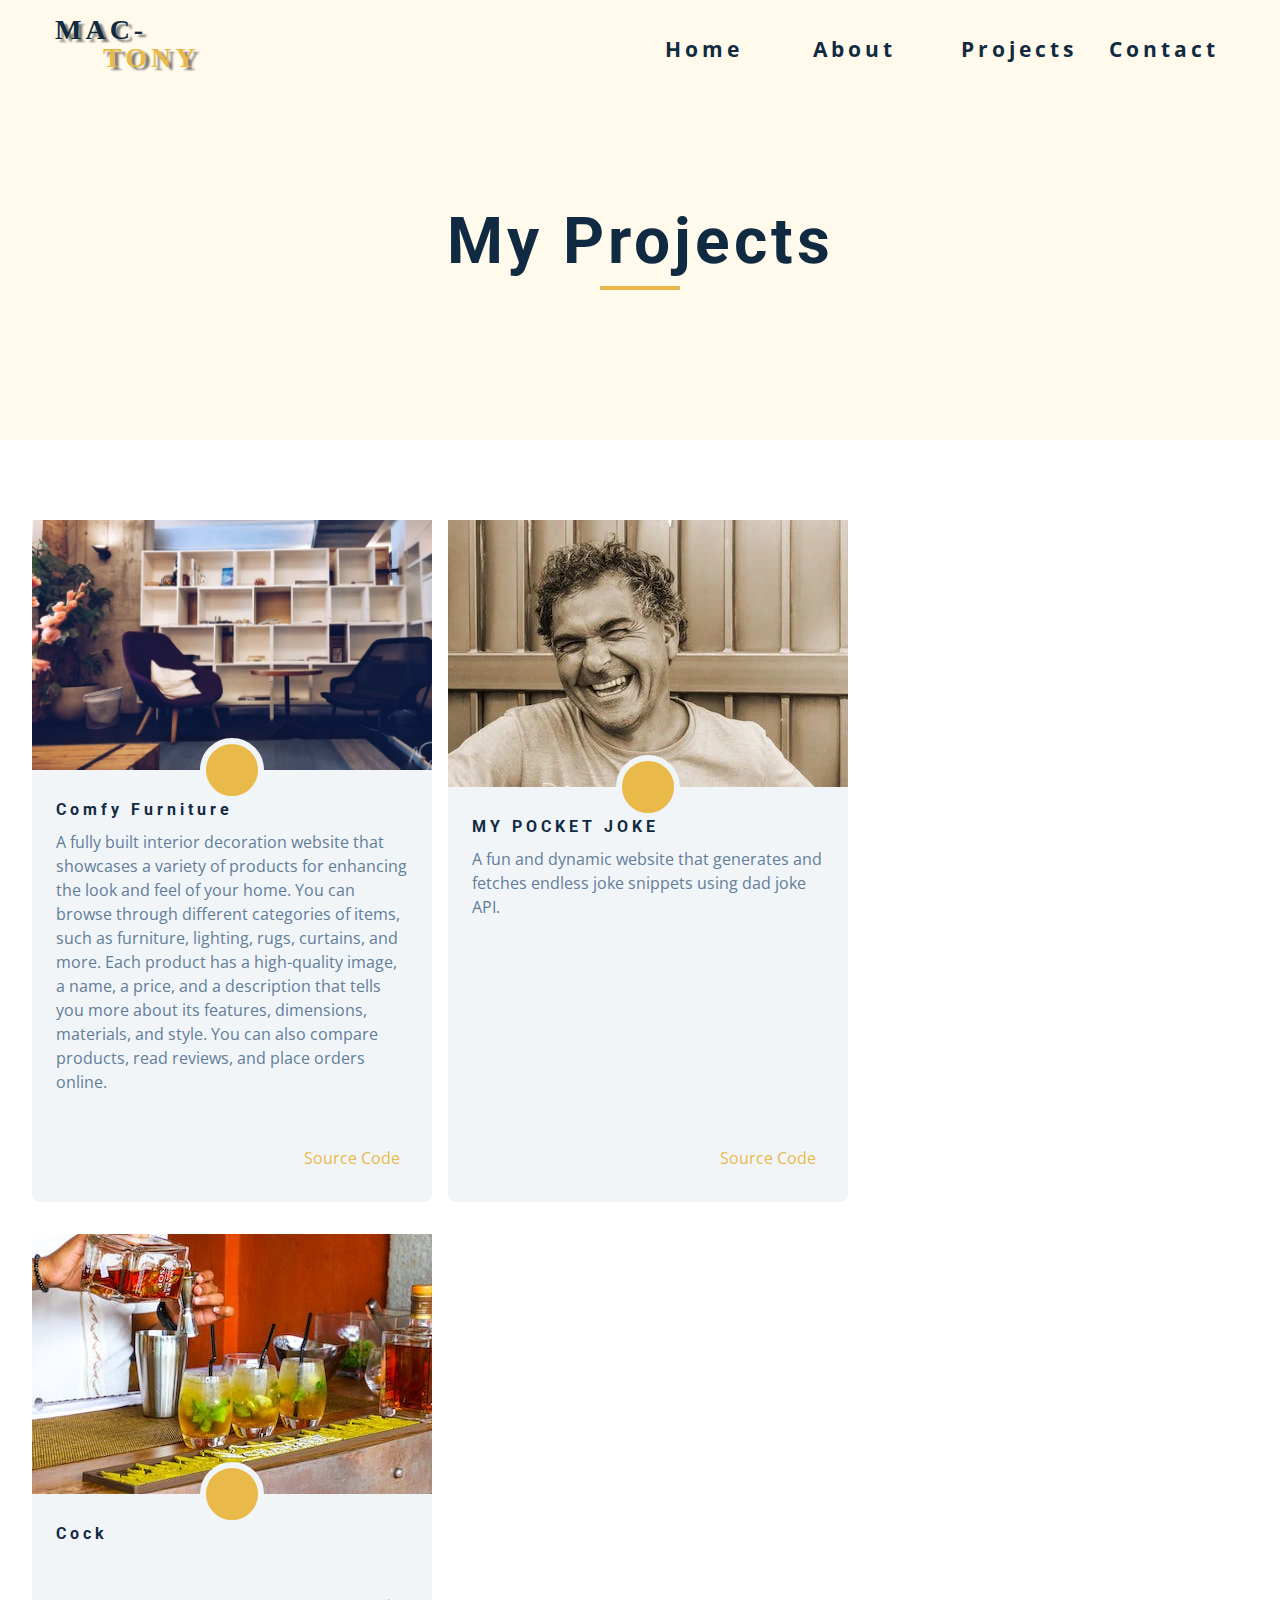
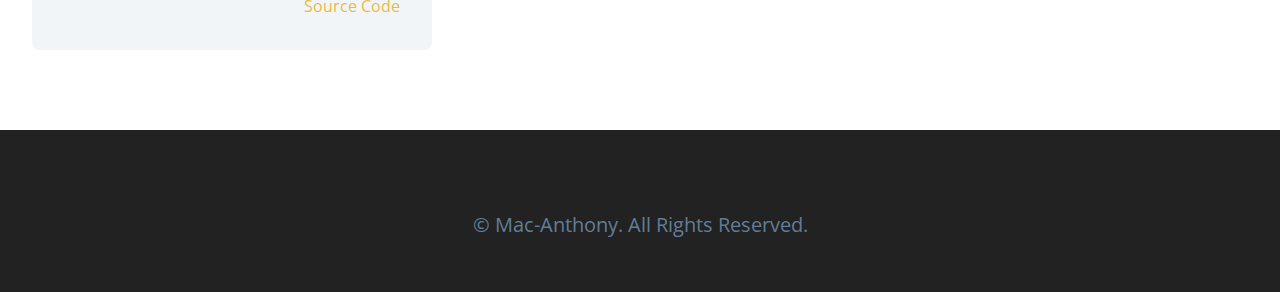
==== projects.html @ 326dc337 "referenced some personal project" ====
<!DOCTYPE html>
<html lang="en">
  <head>
    <meta charset="UTF-8" />
    <meta name="viewport" content="width=device-width, initial-scale=1.0" />
    <title> Mac-anthony || Projects</title>
    <link
      rel="stylesheet"
      href="./fontawesome-free-5.12.1-web/css/all.min.css"
    />
    <!-- css -->
    <link rel="stylesheet" href="./css/styles.css" />
  </head>

  <body>
    <!-- navbar -->
    <nav class="nav" id="nav">
      <div class="nav-center">
        <!-- nav header -->
        <div class="nav-header">
          <h3>MAC- <br> <span> TONY</span></h3>
          <button class="nav-btn" id="nav-btn">
            <i class="fas fa-bars"></i>
          </button>
        </div>
        <!-- nav links -->
        <ul class="nav-links">
          <li><a href="index.html">home</a></li>
          <li><a href="about.html">about</a></li>
          <li><a href="projects.html">projects</a></li>
          <li><a href="contact.html">contact</a></li>
        </ul>
      </div>
    </nav>
    <!-- end of navbar -->
    <!-- sidebar -->
    <aside class="sidebar" id="sidebar">
      <div>
        <button id="close-btn" class="close-btn">
          <i class="fas fa-times"></i>
        </button>
        <ul class="sidebar-links">
          <li><a href="index.html">home</a></li>
          <li><a href="about.html">about</a></li>
          <li><a href="projects.html">projects</a></li>
          <li><a href="contact.html">contact</a></li>
        </ul>
        <ul class="social-icons">
          <!-- single item -->
          <li>
            <a href="https://www.twitter.com" class="social-icon">
              <i class="fab fa-facebook"></i>
            </a>
          </li>
          <!-- end of single item -->
          <!-- single item -->
          <li>
            <a href="https://www.twitter.com" class="social-icon">
              <i class="fab fa-linkedin"></i>
            </a>
          </li>
          <!-- end of single item -->
          <!-- single item -->
          <li>
            <a href="https://www.twitter.com" class="social-icon">
              <i class="fab fa-squarespace"></i>
            </a>
          </li>
          <!-- end of single item -->
          <!-- single item -->
          <li>
            <a href="https://www.twitter.com" class="social-icon">
              <i class="fab fa-behance"></i>
            </a>
          </li>
          <!-- end of single item -->
          <!-- single item -->
          <li>
            <a href="https://www.twitter.com" class="social-icon">
              <i class="fab fa-instagram"></i>
            </a>
          </li>
          <!-- end of single item -->
        </ul>
      </div>
    </aside>
    <!-- end of sidebar -->
 
 <header class="projects-hero">
  <!--section title-->
   <div class="section-title">
    <h1>my projects</h1>
    <div class="underline"></div>
   </div>
 </header>
    <section class="section">
      <div class="section-center projects-page-center">
        
        <!--single project-->
      <article class="single-project">
        <div>
        <a href="https://mac-e-commerce-site.netlify.app/">
          <img src="./images/project-1.jpeg" alt="single project"> 
        </a>
      </div>
        <div>
        <div class="project-container">
        <a href="https://mac-e-commerce-site.netlify.app/" class="project-icon"><i class="fas fa-home"></i></a>
        </div>
        <div class="project-details">
          <h4>comfy furniture</h4>
          <p>
            A fully built interior decoration website that showcases a variety of products for enhancing the
             look and feel of your home. You can browse through different categories of items, such as furniture,
              lighting, rugs, curtains, and more. Each product has a high-quality image, a name, a price, and 
              a description that tells you more about its features, dimensions, materials, and style. You can also
               compare products, read reviews, and place orders online.
           </p>
        </div>
      </div>
         <div class="project-footer">
          <span><a href="https://github.com/macanthonychukwuemeka?tab=repositories"><i class="fab fa-github"></i>
          </a>
          </span>
          <a href="https://github.com/macanthonychukwuemeka?tab=repositories">source code</a>
        </div>
      </article>

        <!--end of single project-->
           <!--single project-->
      <article class="single-project">
           <div>
        <a href="https://macanthonygreat-dad-jokes.netlify.app/">
          <img src="./images/project-2(0).webp" alt="single project">
        </a>
        <div class="project-container">
        
       <a href="https://macanthonygreat-dad-jokes.netlify.app/" class="project-icon"><i class="fas fa-home"></i></a>
       </div>
        </div>
        <div >
        <div class="project-details">
          <h4>MY POCKET JOKE</h4>
          <p>
            A fun and dynamic website that generates and fetches 
            endless joke snippets using dad joke API.
          </p>
        </div>
          </div>
          <div class="project-footer">
            <span><a href="https://github.com/macanthonychukwuemeka?tab=repositories"><i class="fab fa-github"></i>
            </a>
            </span>
            <a href="https://github.com/macanthonychukwuemeka?tab=repositories">source code</a>
          </div>
           
      </article>

        <!--end of single project-->
         <!--single project-->
      <article class="single-project">
        <div>
        <a href= "#">
          <img src="./images/project-3.jpeg" alt="single project">
        </a>
      
        <div class="project-container">
        <a href=" #" class="project-icon"><i class="fas fa-home"></i></a>
        </div>
      </div>
      <div>
        <div class="project-details">
          <h4>cock</h4>
          <p>
            
          </p>
          </div>
        </div>
         <div class="project-footer">
          <span><a href="https://github.com/macanthonychukwuemeka?tab=repositories"><i class="fab fa-github"></i>
          </a>
          </span>
          <a href="https://github.com/macanthonychukwuemeka?tab=repositories">source code</a>
        </div>
        
      </article>

        <!--end of single project-->
      

      </div>
      
    </section> 

    <!-- footer -->
    <footer class="footer">
      <ul class="social-icons footer-icons">
        <li>
          <a href= "htpps://www.github.com/macanthonychukwuemeka" class="social-icon">
            <i class="fab fa-github"></i>
          </a>
        </li>
        <li>
          <a href= "htpps://www.linkedin.com/in/mac-anthony-sopuru-4596681a3" class="social-icon">
            <i class="fab fa-linkedin"></i>
          </a>
        </li>
        <li>
          <a href="htpps://www.facebook.com" class="social-icon">
            <i class="fab fa-facebook"></i>
          </a>
        </li>
        <li>
          <a href="htpps://www.twitter.com" class="social-icon">
            <i class="fab fa-twitter"></i>
          </a>
        </li>
        <li>
          <a href="htpps://www.instagram.com" class="social-icon">
            <i class="fab fa-instagram"></i>
          </a> 
        </li>
      </ul>

      <p>&copy; <span id="date"></span> Mac-Anthony. All rights reserved.</p>
    </footer>
    <script src="./js/app.js"></script>
  </body>
</html>
---- css/styles.css ----
/*
=============== 
Fonts
===============
*/
@import url("https://fonts.googleapis.com/css?family=Open+Sans|Roboto:400,700&display=swap");

/*
=============== 
Variables
===============
*/

:root {
  /* dark shades of primary color*/
  --clr-primary-1: hsl(43, 86%, 17%);
  --clr-primary-2: hsl(43, 77%, 27%);
  --clr-primary-3: hsl(43, 72%, 37%);
  --clr-primary-4: hsl(42, 63%, 48%);
  /* primary/main color */
  --clr-primary-5: hsl(42, 78%, 60%);
  /* lighter shades of primary color */
  --clr-primary-6: hsl(43, 89%, 70%);
  --clr-primary-7: hsl(43, 90%, 76%);
  --clr-primary-8: hsl(45, 86%, 81%);
  --clr-primary-9: hsl(45, 90%, 88%);
  --clr-primary-10: hsl(45, 100%, 96%);
  /* darkest grey - used for headings */
  --clr-grey-1: hsl(209, 61%, 16%);
  --clr-grey-2: hsl(211, 39%, 23%);
  --clr-grey-3: hsl(209, 34%, 30%);
  --clr-grey-4: hsl(209, 28%, 39%);
  /* grey used for paragraphs */
  --clr-grey-5: hsl(210, 22%, 49%);
  --clr-grey-6: hsl(209, 23%, 60%);
  --clr-grey-7: hsl(211, 27%, 70%);
  --clr-grey-8: hsl(210, 31%, 80%);
  --clr-grey-9: hsl(212, 33%, 89%);
  --clr-grey-10: hsl(210, 36%, 96%);
  --clr-white: #fff;
  --ff-primary: "Roboto", sans-serif;
  --ff-secondary: "Open Sans", sans-serif;
  --transition: all 0.3s linear;
  --spacing: 0.25rem;
  --radius: 0.5rem;
  --light-shadow: 0 5px 15px rgba(0, 0, 0, 0.1);
  --dark-shadow: 0 5px 15px rgba(0, 0, 0, 0.2);
  --max-width: 1170px;
}
/*
=============== 
Global Styles
===============
*/

*,
::after,
::before {
  margin: 0;
  padding: 0;
  box-sizing: border-box;
}
body {
  font-family: var(--ff-secondary);
  background: var(--clr-white);
  color: var(--clr-grey-1);
  line-height: 1.5;
  font-size: 0.875rem;
}
ul {
  list-style-type: none;
}
a {
  text-decoration: none;
}
img:not(.nav-logo) {
  width: 100%;
  display: block;
}

h1,
h2,
h3,
h4 {
  letter-spacing: var(--spacing);
  text-transform: capitalize;
  line-height: 1.25;
  margin-bottom: 0.75rem;
  font-family: var(--ff-primary);
}
h1 {
  font-size: 3rem;
}
h2 {
  font-size: 2rem;
}
h3 {
  font-size: 1.25rem;
}
h4 {
  font-size: 0.875rem;
}
p {
  margin-bottom: 1.25rem;
  color: var(--clr-grey-5);
}
@media screen and (min-width: 800px) {
  h1 {
    font-size: 4rem;
  }
  h2 {
    font-size: 2.5rem;
  }
  h3 {
    font-size: 1.75rem;
  }
  h4 {
    font-size: 1rem;
  }
  body {
    font-size: 1rem;
  }
  h1,
  h2,
  h3,
  h4 {
    line-height: 1;
  }
}
/*  global classes */

.btn {
  text-transform: uppercase;
  background: var(--clr-primary-5);
  color: var(--clr-primary-1);
  padding: 0.375rem 0.75rem;
  letter-spacing: var(--spacing);
  display: inline-block;
  font-weight: 700;
  -webkit-transition: var(--transition);
  transition: var(--transition);
  font-size: 0.875rem;
  border: 2px solid transparent;
  cursor: pointer;
  box-shadow: 0 1px 3px rgba(0, 0, 0, 0.2);
  border-radius: var(--radius);
}
.btn:hover {
  color: var(--clr-primary-1);
  background: var(--clr-primary-7);
  
}
.nav-header h3{
   font-family:cursive;
   text-shadow: 4px 3px 2px rgba(0, 0, 0, 0.5);
}

.nav-header span{
  color: var(--clr-primary-5);
  padding-left: 3rem;
}
/* section */
.section {
  padding: 5rem 0 ;
 }

.section-center {
  width: 90vw;
  margin: 0 auto;
  max-width: 1270px;
}

.underline{
  background: var(--clr-primary-5);
  height: 0.25rem;
  width: 5rem;
  margin-bottom: 1.25rem;  
  margin-left: auto;
  margin-right: auto;
}
.section-title{
  text-align: center;
  margin-bottom:4rem
}
@media screen and (min-width: 992px) {
  .section-center {
    width: 95vw;
   }
}
/* added during recording */

/*
=============== 
Navbar
===============
*/
 .nav-links{
  display: none;
 }
 .nav{
  height: 5rem;
  padding: 1rem;
  display: grid;
  -webkit-box-align:center;
          align-items:center;
  -webkit-transition: var(--transition);
  transition: var(--transition);
 }

 .nav-center{
  width: 100%;
  max-width: 1170px;
  margin: 0 auto;

 }  
 .nav-header{
  display: grid;
  grid-template-columns: 1fr 1fr;
  -webkit-box-align: center;
          align-items: center;
 }
 .nav-btn{
  background: transparent;
  border-color: transparent;
  color: var(--clr-primary-5);
  font-size: 2rem;
  cursor: pointer;
  justify-self: right;
 }
 
 .navbar-fixed{
  position: fixed;
  top: 0;
  left: 0;
  width: 100%;
  background: var(--clr-white);
  z-index: 2;
  box-shadow: var(--light-shadow);
}

 @media  screen and (min-width:668px){
  .nav{
    background: var(--clr-primary-10);
  }
  .nav-btn{
    display: none;
  }
  .nav-center{
  display: grid;
  grid-template-columns: 1fr 1fr;
  -webkit-box-align: center;
          align-items: center;
    }
  .nav-links{ 
    display: grid;
    grid-template-columns: repeat(4, 1fr);
    justify-self: center;
    -webkit-column-gap: 2rem;
       -moz-column-gap: 2rem;
            column-gap: 2rem;
    justify-self: end;
    }
   .nav-links a{
    text-transform: capitalize;
    color: var(--clr-grey-1);
    font-size: 1.3rem;
    font-weight: bold;
    letter-spacing: var(--spacing);
    -webkit-transition: var(transition);
    transition: var(transition);

   }
 .nav-links a:hover{
  color: var(--clr-primary-5);
 }
 .nav-center{
  display: grid;
  grid-template-columns: auto 1fr;
  -webkit-box-align: center;
    align-items: center;
  
 }

}
/*
=============== 
Sidebar
===============
*/
.sidebar{
  position: fixed;
  top: 0;
  left: 0;
  width: 100%;
  height: 100%;
  background: var(--clr-grey-10);
  z-index: 4;
  display: grid;
 /* align-items: center;
  justify-content: center;*/
  place-items: center;
  -webkit-transition: var(--transition);
  transition: var(--transition);
  -webkit-transform: translate(-100%);
          transform: translate(-100%); 
}
.show-sidebar{
  -webkit-transform: translate(0);
          transform: translate(0);
}
.sidebar-links{
  text-align: center;
}
 
.sidebar-links a{
 font-size: 2rem;
 text-transform: capitalize;
 -webkit-transition:var(--transition);
 transition:var(--transition);
 color: var(--spacing);
 letter-spacing: var(--spacing);
 display: inline-block;
 margin-bottom: 1.5rem;
} 
.sidebar-links a:hover{
  color: var(--clr-primary-5);
} 
.social-icons{
  display: grid;
  margin-top: 3rem;
  width: 20rem;
  grid-template-columns: repeat(5, 1fr);
  justify-items: center;
 }

.social-icon{
  font-size: 1.5rem;
  color: var(--clr-grey-1);
  -webkit-transition: var(--transition);
  transition: var(--transition);
}
.social-icon:hover{
  color: var(--clr-primary-5);
}
.close-btn{
  position: absolute;
  top: 1rem;
  right: 1rem;
  font-size: 3rem;
  background: transparent;
  border: transparent;
  -webkit-transition: var(--transition);
  transition: var(--transition);
  color: #bb2525;
  cursor: pointer;
}
.close-btn:hover{
  color: #e66b6b;
}
/*
=============== 
Hero
===============
*/ 
.hero{
  background: var(--clr-primary-10);
}
.hero-info h3{
  font-size:2rem ;
}

/* underline added to globals */


.hero-center{
  height: calc(100vh - 5rem);
  display: grid;
 place-items: center;
}

.hero .underline{
 margin-bottom: 0.5rem;
 margin-left: 0;
}
.hero-img{
  display: none;
}
.hero-info h4{
  color: var(--clr-grey-5);
}
.hero-icons{
  justify-items: start;
}
.hero-btn{
  margin-top: 1.25rem;
}
@media screen and (min-width:992px){
   .hero-img{
    display: block;
    position: relative;

   }  
  .hero-center{
      display: -webkit-box;
      display: flex;
      grid-template-columns: 1fr 1fr;
      -webkit-column-gap:2rem;
         -moz-column-gap:2rem;
              column-gap:2rem;
       place-items: center;

    }
  .hero-photo{
     max-width: 25rem;
    max-height: 30rem;
    -o-object-fit: cover;
       object-fit: cover;
    border-radius: var(--radius);
    align-self: end;
    position: relative;
    /*z-index: 2;*/


   }

   .hero-img::before,
   .about-img::before{
    content: "";
    position: absolute;
    width: 100%;
    height: 100%;
    top: 2rem;
    right:-2rem;
    border: 0.25rem solid var(--clr-primary-5);
    border-radius: var(--radius) ;
   }
    }
    /*copied from media screen so it  can be reference by ABOUT small screen IMG*/
    .hero-photo{
    max-width: 25rem;
    max-height: 30rem;
    -o-object-fit: cover;
       object-fit: cover;
    border-radius: var(--radius);
    position: relative;
    /*z-index: 2;*/
    }
/*
=============== 
About
===============
*/
/* section title added to globals */

.about-title{
  text-align: left;
  margin-bottom: 2rem;
  
}
.about-center{
  display: grid;
  gap: 3rem 2rem;
 }
 .about-info{
  display: grid;
   grid-template-rows: auto 1fr auto;
 }
.about-title .underline{
  margin-left: 0;
  
}
.about-img{
  justify-self: center;
 
}
.about-text{
  text-align: left;
  letter-spacing: 0.050rem;
   line-height: 1.40rem;
  margin-bottom: 0.75rem;
 }
 .text{
  text-align: center;

 }
.about-btn{
  display:inline-block;
  width: 10rem;
  text-align: center;
}
@media screen and (min-width:992px){
  .about-center{
    grid-template-columns: 1fr 1fr;
  }
  .about-img{
    position: relative;

  }

  .about-img::before{
     left: -2rem;
}
}
/*
=============== 
Services
===============
*/
/* small screen layout setup */
/* bg-grey in globals */
.bg-grey{
  background: var(--clr-grey-10);
 }
.section-center{
  display: grid;
 }
.service{
  background:var(--clr-white);
  text-align: center;
   padding: 3rem 1.5rem;
   margin-bottom: 2rem;
   -webkit-transition: var(--transition);
   transition: var(--transition);
   border-radius: var(--radius);
}
.service p{
  -webkit-transition: var(--transition);
  transition: var(--transition);
}
.service-icon{
  font-size: 1.5rem;
  margin-bottom:1.5rem
}
.service .underline{
  width: 3.5rem;
  height: 0.12rem;
  -webkit-transition: var(--transition);
  transition: var(--transition);
  
}

.service:hover{
  background: var(--clr-primary-5);
  color: var(--white);
  }
  .service:hover p{
    color:var(--clr-white);
  }
  .service:hover .underline{
    background: var(--clr-white);
  }
  @media screen and (min-width:676px){
    .service-center{
      grid-template-columns: 1fr 1fr;
      -webkit-column-gap: 2rem;
         -moz-column-gap: 2rem;
              column-gap: 2rem;     } 
  }
  @media screen and (min-width:992px){
    .service-center{
      grid-template-columns: 1fr 1fr 1fr;
     
     } 
  }
/*
=============== 
Projects
===============
*/
 .project-text{
  width: 85vw;
  max-width:30rem;
  margin: 0 auto;
}
 .project{
  position: relative;
  background: var(--clr-primary-5);
  border-radius: var(--radius);
  margin-bottom: 2rem;
 }
 
 .project-info{
  text-align: center;
  color: var(--clr-white);
  position: absolute;
  top: 50%;
  left: 50%;
  -webkit-transform: translate(-50%, -50%);
          transform: translate(-50%, -50%);
  -webkit-transition: var(--transition);
  transition: var(--transition);
  opacity: 0;

 }
 
.project:hover .project-info {
  opacity: 1;
}
.project-info p {
   text-transform: capitalize;
   color: var(--clr-white);
  }
.project-img{
  -webkit-transition: var(--transition);
  transition: var(--transition);
  border-radius: var(--radius);
  height: 15rem;
  -o-object-fit: cover;
     object-fit: cover;
}
.project:hover .project-img{
 opacity: 0.1; 
}
.project::after{
  content: "";
  position: absolute;
  top: 0;
  left: 0;
  width: 100%;
  height: 100%;
  border: 0.25rem solid var(--clr-white) ;
  border-radius: var(--radius);
  -webkit-transition: var(--transition);
  transition: var(--transition);
  opacity: 0;
 }
  .project:hover::after{
    opacity: 1;
    -webkit-transform: scale(0.8);
            transform: scale(0.8);
  }
  @media screen and (min-width:676px){
    .projects-center{
      display: grid;
      grid-template-columns: 1fr 1fr;
      gap: 2rem;
    }
  }

  @media screen and (min-width:992px){
    .projects-center{
      grid-template-columns: repeat(3, 1fr);
     }
  }
  
  @media screen and (min-width:1170px){
    .projects-center{
      grid-template-rows: 200px 200px;
      gap: 1rem;
       grid-template-areas: 
      "a b b"
      "a c d";
    }
    .project-img{
      height: 100%;
    }
    .project{
      height: 100%;
    }
      .project-1{
        grid-area:a;
     }
     .project-2{
      grid-area:b;
   }
     .project-3{
      grid-area:c;
   }
     .project-4{
      grid-area:d;
   }

  }
  
/*
=============== 
Connect
===============
*/
.connect{

  min-height:40vh;
  position: relative;
  padding: 10rem 0 5rem 0;
  margin: 5rem 0;

}
.video-container{
  position: absolute;
  top: 0;
  left: 0;
  width: 100%;
  height: 100%;
  -o-object-fit: cover;
     object-fit: cover;
  z-index: -2;
 }
 .connect::after{
  content: "";
  position: absolute;
  top: 0;
  left: 0;
  width: 100%;
  height: 100%;
  background: var(--clr-white);
  /* background:  rgba(0, 0, 0, 0.6);
    if not use opacity */
   opacity: 0.7;     
   z-index: -1;
 }
 .connect{
  -webkit-clip-path: 
polygon(50% 0%, 100% 10%, 100% 90%, 50% 100%, 0 90%, 0 13%);
clip-path: 
polygon(50% 0%, 100% 10%, 100% 90%, 50% 100%, 0 90%, 0 13%);

  display: grid;
  place-items: center;
 }
 .video-banner.section-title{
  margin-bottom: 2rem;
 }
 .video-text{
  max-width: 30rem;
 }
 .video-banner{ 
  background: var(--clr-primary-10);
  padding: 3rem 5rem 12rem 5rem;
  text-align: center;
  -webkit-clip-path: polygon(0% 0%, 100% 0%, 100% 75%, 75% 75%, 75% 100%, 50% 75%, 0% 75%);
clip-path: polygon(0% 0%, 100% 0%, 100% 75%, 75% 75%, 75% 100%, 50% 75%, 0% 75%);


 }
/*
=============== 
Skills
===============
*/
.skills{
  background: var(--clr-primary-9);
}
.skills h3{
  margin: 1.5rem 0;
  color: var(--clr-primary-1);
}

.skill{
  margin-bottom: 1.25rem;
}
.skill p{
 margin-bottom: 0.5rem;
 text-transform: capitalize;
 color:var(--clr-primary-1)
}
.skill-container{
  background: var(--clr-white);
  height: 1rem;
  width: 100%;
  border-radius: var(--radius);
   position: relative;
}

.skill-value{
  position: absolute;
  top: 0;
  left: 0;
  background: var(--clr-primary-5);
  border-radius: var(--radius);
  height: 100%;
  width: 50%;
}

.value-70{
  width: 70%;
}
.value-80{
  width: 80%;
} 

.skill-text{
  position: absolute;
  top: -2rem;
  left: 50%;
  -webkit-transform: translateX(-50%);
          transform: translateX(-50%)

} 


.skill-text-70{
  left: 70%;
   
} 
.skill-text-80{
  left: 80%;
   
}  
@media screen and (min-width:768px){
  .skill-center{
    display: grid;
    grid-template-columns: 1fr 1fr;
    gap: 2rem;
    }
}


/*
=============== 
Timeline
===============
*/
 .timeline-center{
  width: 80vw;
  max-width: 40rem;
  }
.timeline-item{
  border-top: 2px dashed var(--clr-primary-5);
  margin: 0;
  padding: 4rem 2rem; 
  position: relative;
}
.timeline p{
  margin-bottom: 0;
}
.timeline-item:nth-child(even){
  border-left: 2px dashed var(--clr-primary-5);
  border-top-left-radius: 2rem;
  border-bottom-left-radius: 2rem;
  margin-right: 2rem ;
  padding-right: 0;
}
 

.timeline-item:nth-child(odd){
  border-right: 2px dashed var(--clr-primary-5);
  border-top-right-radius: 2rem;
  border-bottom-right-radius: 2rem;
  margin-left: 2rem;
  padding-left: 0;
}
.timeline-item:first-child{
  border-top: 0;
  border-top-right-radius: 0;
}
.timeline-item:last-child{
 border-bottom-left-radius: 0;
}
.number{
  position: absolute;
  top: 50%;
  -webkit-transform: translate(-50%, -50%);
          transform: translate(-50%, -50%);
  margin-bottom: 0;
  background: var(--clr-primary-5);
  width: 2rem;
  height: 2rem;
  border-radius: 50%;
  display: grid;
  place-items: center;
  color: var(--clr-primary-1);
  font-weight: bold;
}
.timeline-item:nth-child(even) .number{
 left: 0;
}

.timeline-item:nth-child(odd) .number{
  right: 0;
  -webkit-transform: translate(50%, -50%);
          transform: translate(50%, -50%);
 }
/*
=============== 
Blog
===============
*/
 .blog{
  background: var(--clr-grey-10);
 }

 .card{
  height: 27rem;
  position: relative;
  -webkit-perspective: 1500px;
          perspective: 1500px;
 }
 .card-side{
  -webkit-transition: all 2s linear;
  transition: all 2s linear;
  -webkit-backface-visibility:hidden;
          backface-visibility:hidden;
  position: absolute;
  top: 0;
  left: 0;
  width: 100%;
  height:100%;
  border-radius: var(--radius);
  -webkit-transform: translate3d(0,0,0);
  visibility: visible; 
}
.card-front{
  background: var(--clr-white);

}

.card-back{
  background: var(--clr-primary-10);
  -webkit-transform: rotateY(-180deg);
          transform: rotateY(-180deg);
  display: grid;
  place-items: center;
}
.card:hover.card-front{
  -webkit-transform: rotateY(-180deg);
          transform: rotateY(-180deg);

}
.card:hover .card-back{
  -webkit-transform:rotateY(0);
          transform:rotateY(0);
}

.card-front img{
  height: 13rem;
  -o-object-fit: cover;
     object-fit: cover;
  border-top-left-radius:var(--radius);
  border-top-right-radius: var(--radius);
}
.card-footer{
  display: grid;
  grid-template-columns: auto 1fr;
  -webkit-box-align: center;
          align-items: center;
}
.card-info{
  padding: 1rem 1.5rem;
}

.card-footer img{
width: 2rem;
height: 2rem;
-o-object-fit: cover;
   object-fit: cover;
border-radius: 50%;
}

.card-footer p{
  margin-bottom: 0;
  text-transform: uppercase;
  justify-self: end;
  color: var(--clr-primary-5);
  font-size: 0.85rem;
}
 .blog-center{
  display: grid;
  grid-template-columns: repeat( auto-fill,minmax(330px,1fr));
  gap: 3rem 1rem;
 }



/*
=============== 
Footer
===============
*/

.footer{
  padding-bottom: 2rem;
    background: #222;
    display: grid;
    place-items: center;
  }
  
  .footer-icons{
 margin-bottom: 2rem;
 }
 .footer .social-icon{
  color: var(--clr-primary-5);
 }
 .footer p{
  font-size: 1.25rem;
  text-transform: capitalize;
 }
/*
=============== 
Single Page
===============
*/
.single-page{
  background: var(--clr-primary-10);
  min-height: calc(100vh - 5rem - 198px);
}
.page-info{
  max-width: 700px;
}

.page-info a{
  text-transform: uppercase;
  color: var(--clr-primary-5);
  -webkit-transition: var(transition);
  transition: var(transition);
}
.page-info a:hover{
  color: var(--clr-primary-1);
  -webkit-transition: var(--transition);
  transition: var(--transition);

}
/*
=============== 
Products Page
===============
*/

.projects-hero{
height: 40vh;
background: var(--clr-primary-10);
display: grid;
place-items: center;
}

.projects-hero .section-title{
  margin-bottom:0;
}

.single-project {
  background: var(--clr-grey-10);
  border-radius: var(--radius);
  display: grid;
  grid-template-rows: auto 1fr auto;
}
 
.project-container img{
  border-top-left-radius: var(--radius);
  border-top-right-radius:var(--radius);
}

.project-container{
  position: relative;
}

.project-icon{
  position: absolute;
  font-size: 1.75rem;
  bottom: 0;
  left: 50%;
  -webkit-transform: translate(-50%, 50%);
          transform: translate(-50%, 50%);
  width: 4rem;
  height: 4rem;
  display: grid;
  place-items: center;
  background: var(--clr-primary-5);
  border-radius:50%;
  color: var(--clr-primary-1);
  border: 0.375rem solid var(--clr-grey-10);
}

.project-details{
  padding: 2rem 1.5rem;
}
.project-footer{
   display: grid;
  grid-template-columns: 1fr 1fr;
   color: var(--clr-primary-5);
  padding: 0 2rem;
  padding-bottom: 2rem;
}
.project-footer a{
  color: var(--clr-primary-5);
  text-transform: capitalize;
  -webkit-transform: var(--transition);
          transform: var(--transition);
  justify-self: end;
}

.project-footer a:hover{
  color: var(--clr-primary-1);
}

.projects-page-center{
  display: grid;
  grid-template-columns: repeat(auto-fill, minmax(330px,400px)) ;
 gap: 2rem 1rem;
  }
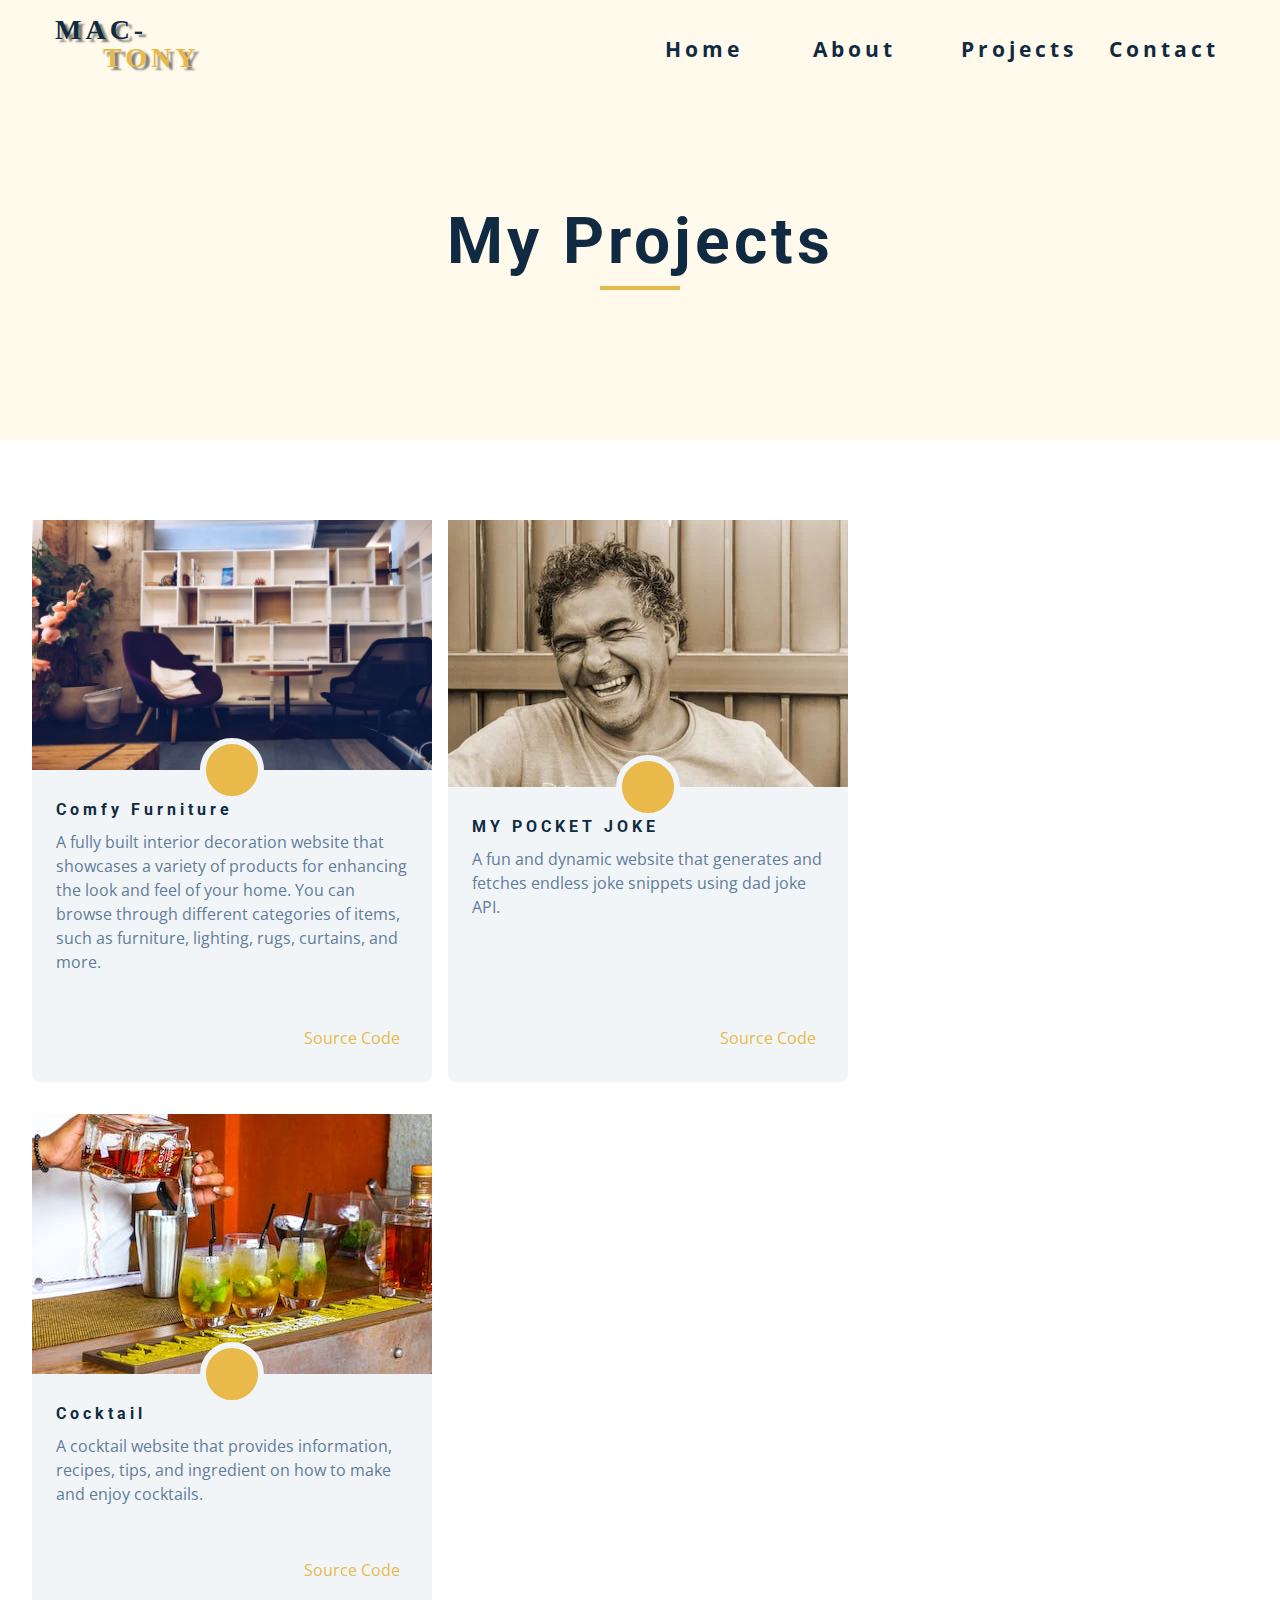
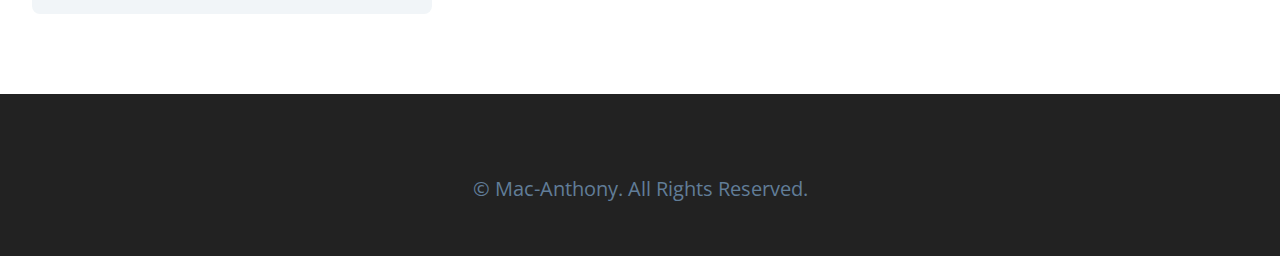
==== commit f9a26da4: "product project updates" ====
--- a/projects.html
+++ b/projects.html
@@ -3,11 +3,10 @@
   <head>
     <meta charset="UTF-8" />
     <meta name="viewport" content="width=device-width, initial-scale=1.0" />
-    <title> Mac-anthony || Projects</title>
+    <title>Mac-anthony || Projects</title>
     <link
       rel="stylesheet"
-      href="./fontawesome-free-5.12.1-web/css/all.min.css"
-    />
+      href="./fontawesome-free-5.12.1-web/css/all.min.css" />
     <!-- css -->
     <link rel="stylesheet" href="./css/styles.css" />
   </head>
@@ -18,7 +17,10 @@
       <div class="nav-center">
         <!-- nav header -->
         <div class="nav-header">
-          <h3>MAC- <br> <span> TONY</span></h3>
+          <h3>
+            MAC- <br />
+            <span> TONY</span>
+          </h3>
           <button class="nav-btn" id="nav-btn">
             <i class="fas fa-bars"></i>
           </button>
@@ -85,123 +87,147 @@
       </div>
     </aside>
     <!-- end of sidebar -->
- 
- <header class="projects-hero">
-  <!--section title-->
-   <div class="section-title">
-    <h1>my projects</h1>
-    <div class="underline"></div>
-   </div>
- </header>
+
+    <header class="projects-hero">
+      <!--section title-->
+      <div class="section-title">
+        <h1>my projects</h1>
+        <div class="underline"></div>
+      </div>
+    </header>
     <section class="section">
       <div class="section-center projects-page-center">
-        
         <!--single project-->
-      <article class="single-project">
-        <div>
-        <a href="https://mac-e-commerce-site.netlify.app/">
-          <img src="./images/project-1.jpeg" alt="single project"> 
-        </a>
-      </div>
-        <div>
-        <div class="project-container">
-        <a href="https://mac-e-commerce-site.netlify.app/" class="project-icon"><i class="fas fa-home"></i></a>
-        </div>
-        <div class="project-details">
-          <h4>comfy furniture</h4>
-          <p>
-            A fully built interior decoration website that showcases a variety of products for enhancing the
-             look and feel of your home. You can browse through different categories of items, such as furniture,
-              lighting, rugs, curtains, and more. Each product has a high-quality image, a name, a price, and 
-              a description that tells you more about its features, dimensions, materials, and style. You can also
-               compare products, read reviews, and place orders online.
-           </p>
-        </div>
-      </div>
-         <div class="project-footer">
-          <span><a href="https://github.com/macanthonychukwuemeka?tab=repositories"><i class="fab fa-github"></i>
-          </a>
-          </span>
-          <a href="https://github.com/macanthonychukwuemeka?tab=repositories">source code</a>
-        </div>
-      </article>
+        <article class="single-project">
+          <div>
+            <a href="https://mac-e-commerce-site.netlify.app/">
+              <img src="./images/project-1.jpeg" alt="single project" />
+            </a>
+          </div>
+          <div>
+            <div class="project-container">
+              <a
+                href="https://mac-e-commerce-site.netlify.app/"
+                class="project-icon"
+                ><i class="fas fa-home"></i
+              ></a>
+            </div>
+            <div class="project-details">
+              <h4>comfy furniture</h4>
+              <p>
+                A fully built interior decoration website that showcases a
+                variety of products for enhancing the look and feel of your
+                home. You can browse through different categories of items, such
+                as furniture, lighting, rugs, curtains, and more.
+              </p>
+            </div>
+          </div>
+          <div class="project-footer">
+            <span
+              ><a
+                href="https://github.com/macanthonychukwuemeka?tab=repositories"
+                ><i class="fab fa-github"></i>
+              </a>
+            </span>
+            <a href="https://github.com/macanthonychukwuemeka?tab=repositories"
+              >source code</a
+            >
+          </div>
+        </article>
 
         <!--end of single project-->
-           <!--single project-->
-      <article class="single-project">
-           <div>
-        <a href="https://macanthonygreat-dad-jokes.netlify.app/">
-          <img src="./images/project-2(0).webp" alt="single project">
-        </a>
-        <div class="project-container">
-        
-       <a href="https://macanthonygreat-dad-jokes.netlify.app/" class="project-icon"><i class="fas fa-home"></i></a>
-       </div>
-        </div>
-        <div >
-        <div class="project-details">
-          <h4>MY POCKET JOKE</h4>
-          <p>
-            A fun and dynamic website that generates and fetches 
-            endless joke snippets using dad joke API.
-          </p>
-        </div>
+        <!--single project-->
+        <article class="single-project">
+          <div>
+            <a
+              href="https://macanthonygreat-dad-jokes.netlify.app/"
+              target="_blank">
+              <img src="./images/project-2(0).webp" alt="single project" />
+            </a>
+            <div class="project-container">
+              <a
+                href="https://macanthonygreat-dad-jokes.netlify.app/"
+                class="project-icon"
+                ><i class="fas fa-home"></i
+              ></a>
+            </div>
+          </div>
+          <div>
+            <div class="project-details">
+              <h4>MY POCKET JOKE</h4>
+              <p>
+                A fun and dynamic website that generates and fetches endless
+                joke snippets using dad joke API.
+              </p>
+            </div>
           </div>
           <div class="project-footer">
-            <span><a href="https://github.com/macanthonychukwuemeka?tab=repositories"><i class="fab fa-github"></i>
-            </a>
+            <span
+              ><a
+                href="https://github.com/macanthonychukwuemeka?tab=repositories"
+                ><i class="fab fa-github"></i>
+              </a>
             </span>
-            <a href="https://github.com/macanthonychukwuemeka?tab=repositories">source code</a>
-          </div>
-           
-      </article>
+            <a href="https://github.com/macanthonychukwuemeka?tab=repositories"
+              >source code</a
+            >
+          </div>
+        </article>
 
         <!--end of single project-->
-         <!--single project-->
-      <article class="single-project">
-        <div>
-        <a href= "#">
-          <img src="./images/project-3.jpeg" alt="single project">
-        </a>
-      
-        <div class="project-container">
-        <a href=" #" class="project-icon"><i class="fas fa-home"></i></a>
-        </div>
-      </div>
-      <div>
-        <div class="project-details">
-          <h4>cock</h4>
-          <p>
-            
-          </p>
-          </div>
-        </div>
-         <div class="project-footer">
-          <span><a href="https://github.com/macanthonychukwuemeka?tab=repositories"><i class="fab fa-github"></i>
-          </a>
-          </span>
-          <a href="https://github.com/macanthonychukwuemeka?tab=repositories">source code</a>
-        </div>
-        
-      </article>
+        <!--single project-->
+        <article class="single-project">
+          <div>
+            <a
+              href="https://d-butlers-cocktail-project.netlify.app/"
+              target="_blank">
+              <img src="./images/project-3.jpeg" alt="single project" />
+            </a>
+
+            <div class="project-container">
+              <a href=" #" class="project-icon"><i class="fas fa-home"></i></a>
+            </div>
+          </div>
+          <div>
+            <div class="project-details">
+              <h4>Cocktail</h4>
+              <p>
+                A cocktail website that provides information, recipes, tips, and
+                ingredient on how to make and enjoy cocktails.
+              </p>
+            </div>
+          </div>
+          <div class="project-footer">
+            <span
+              ><a
+                href="https://github.com/macanthonychukwuemeka?tab=repositories"
+                ><i class="fab fa-github"></i>
+              </a>
+            </span>
+            <a href="https://github.com/macanthonychukwuemeka?tab=repositories"
+              >source code</a
+            >
+          </div>
+        </article>
 
         <!--end of single project-->
-      
-
-      </div>
-      
-    </section> 
+      </div>
+    </section>
 
     <!-- footer -->
     <footer class="footer">
       <ul class="social-icons footer-icons">
         <li>
-          <a href= "htpps://www.github.com/macanthonychukwuemeka" class="social-icon">
+          <a
+            href="htpps://www.github.com/macanthonychukwuemeka"
+            class="social-icon">
             <i class="fab fa-github"></i>
           </a>
         </li>
         <li>
-          <a href= "htpps://www.linkedin.com/in/mac-anthony-sopuru-4596681a3" class="social-icon">
+          <a
+            href="htpps://www.linkedin.com/in/mac-anthony-sopuru-4596681a3"
+            class="social-icon">
             <i class="fab fa-linkedin"></i>
           </a>
         </li>
@@ -218,7 +244,7 @@
         <li>
           <a href="htpps://www.instagram.com" class="social-icon">
             <i class="fab fa-instagram"></i>
-          </a> 
+          </a>
         </li>
       </ul>
 
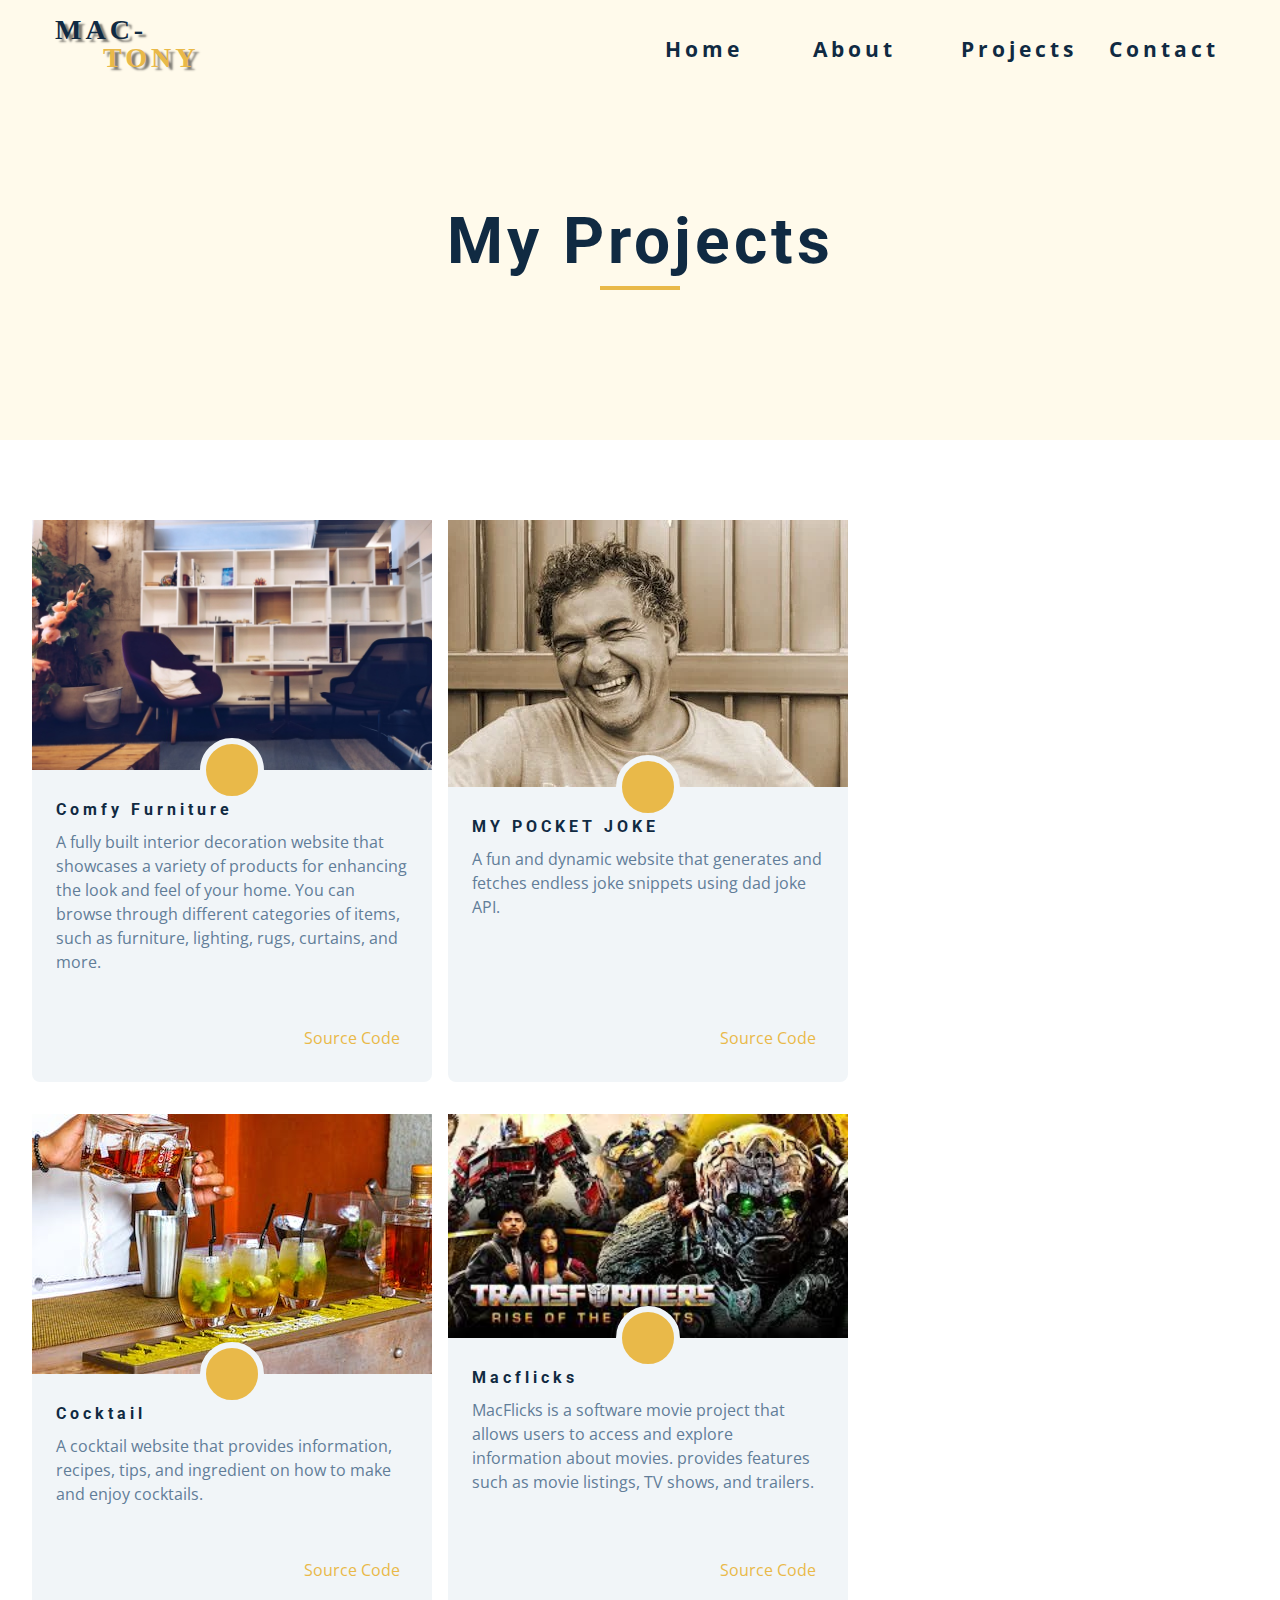
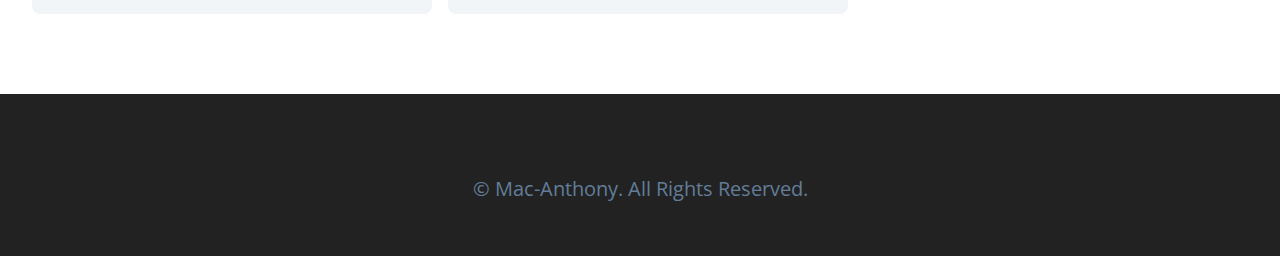
==== commit 118ef355: "attached movie link and updated the about info." ====
--- a/projects.html
+++ b/projects.html
@@ -185,7 +185,11 @@
             </a>
 
             <div class="project-container">
-              <a href=" #" class="project-icon"><i class="fas fa-home"></i></a>
+              <a
+                href="https://d-butlers-cocktail-project.netlify.app/"
+                class="project-icon"
+                ><i class="fas fa-home"></i
+              ></a>
             </div>
           </div>
           <div>
@@ -194,6 +198,45 @@
               <p>
                 A cocktail website that provides information, recipes, tips, and
                 ingredient on how to make and enjoy cocktails.
+              </p>
+            </div>
+          </div>
+          <div class="project-footer">
+            <span
+              ><a
+                href="https://github.com/macanthonychukwuemeka?tab=repositories"
+                ><i class="fab fa-github"></i>
+              </a>
+            </span>
+            <a href="https://github.com/macanthonychukwuemeka?tab=repositories"
+              >source code</a
+            >
+          </div>
+        </article>
+
+        <!--end of single project-->
+
+        <!--single project-->
+        <article class="single-project">
+          <div>
+            <a href="https://macflicks-project.netlify.app/" target="_blank">
+              <img src="./images/project-4.jpg" alt="single project" />
+            </a>
+            <div class="project-container">
+              <a
+                href="https://macflicks-project.netlify.app/"
+                class="project-icon"
+                ><i class="fas fa-home"></i
+              ></a>
+            </div>
+          </div>
+          <div>
+            <div class="project-details">
+              <h4>Macflicks</h4>
+              <p>
+                MacFlicks is a software movie project that allows users to
+                access and explore information about movies. provides features
+                such as movie listings, TV shows, and trailers.
               </p>
             </div>
           </div>
